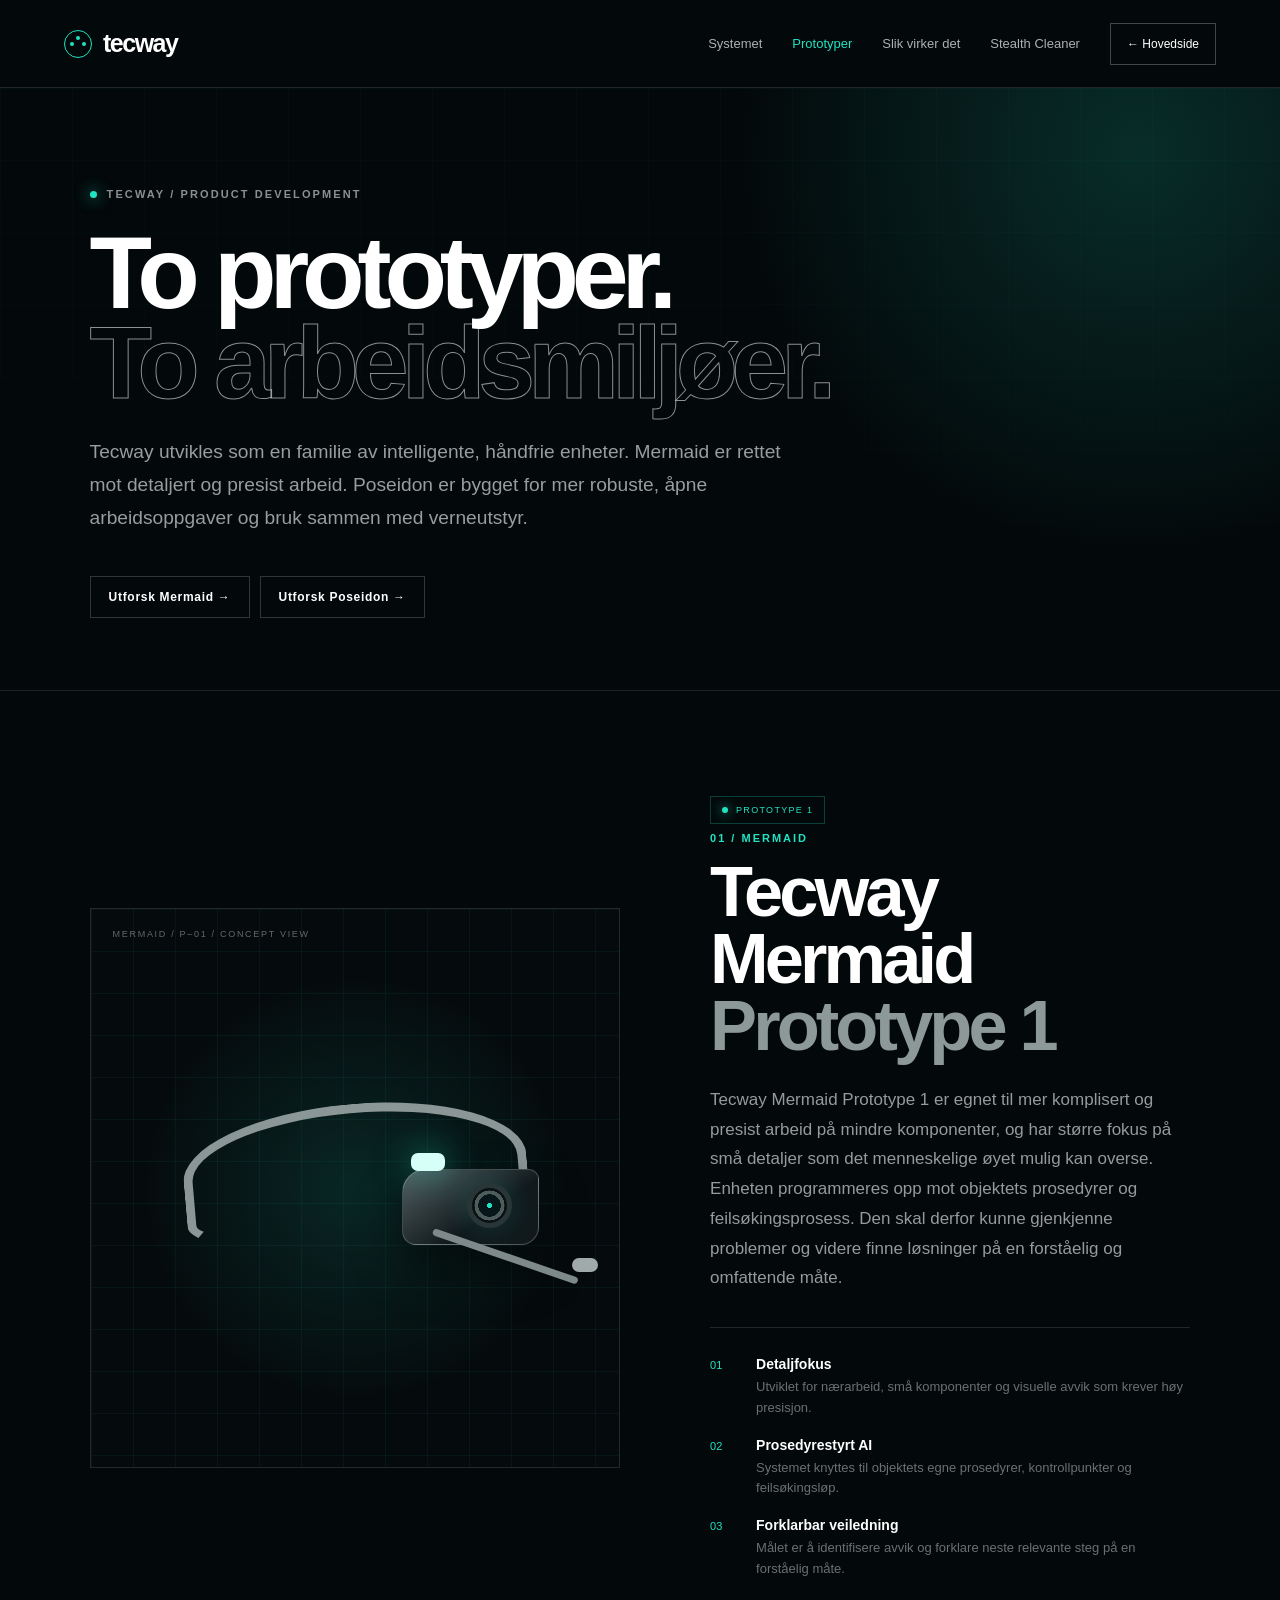
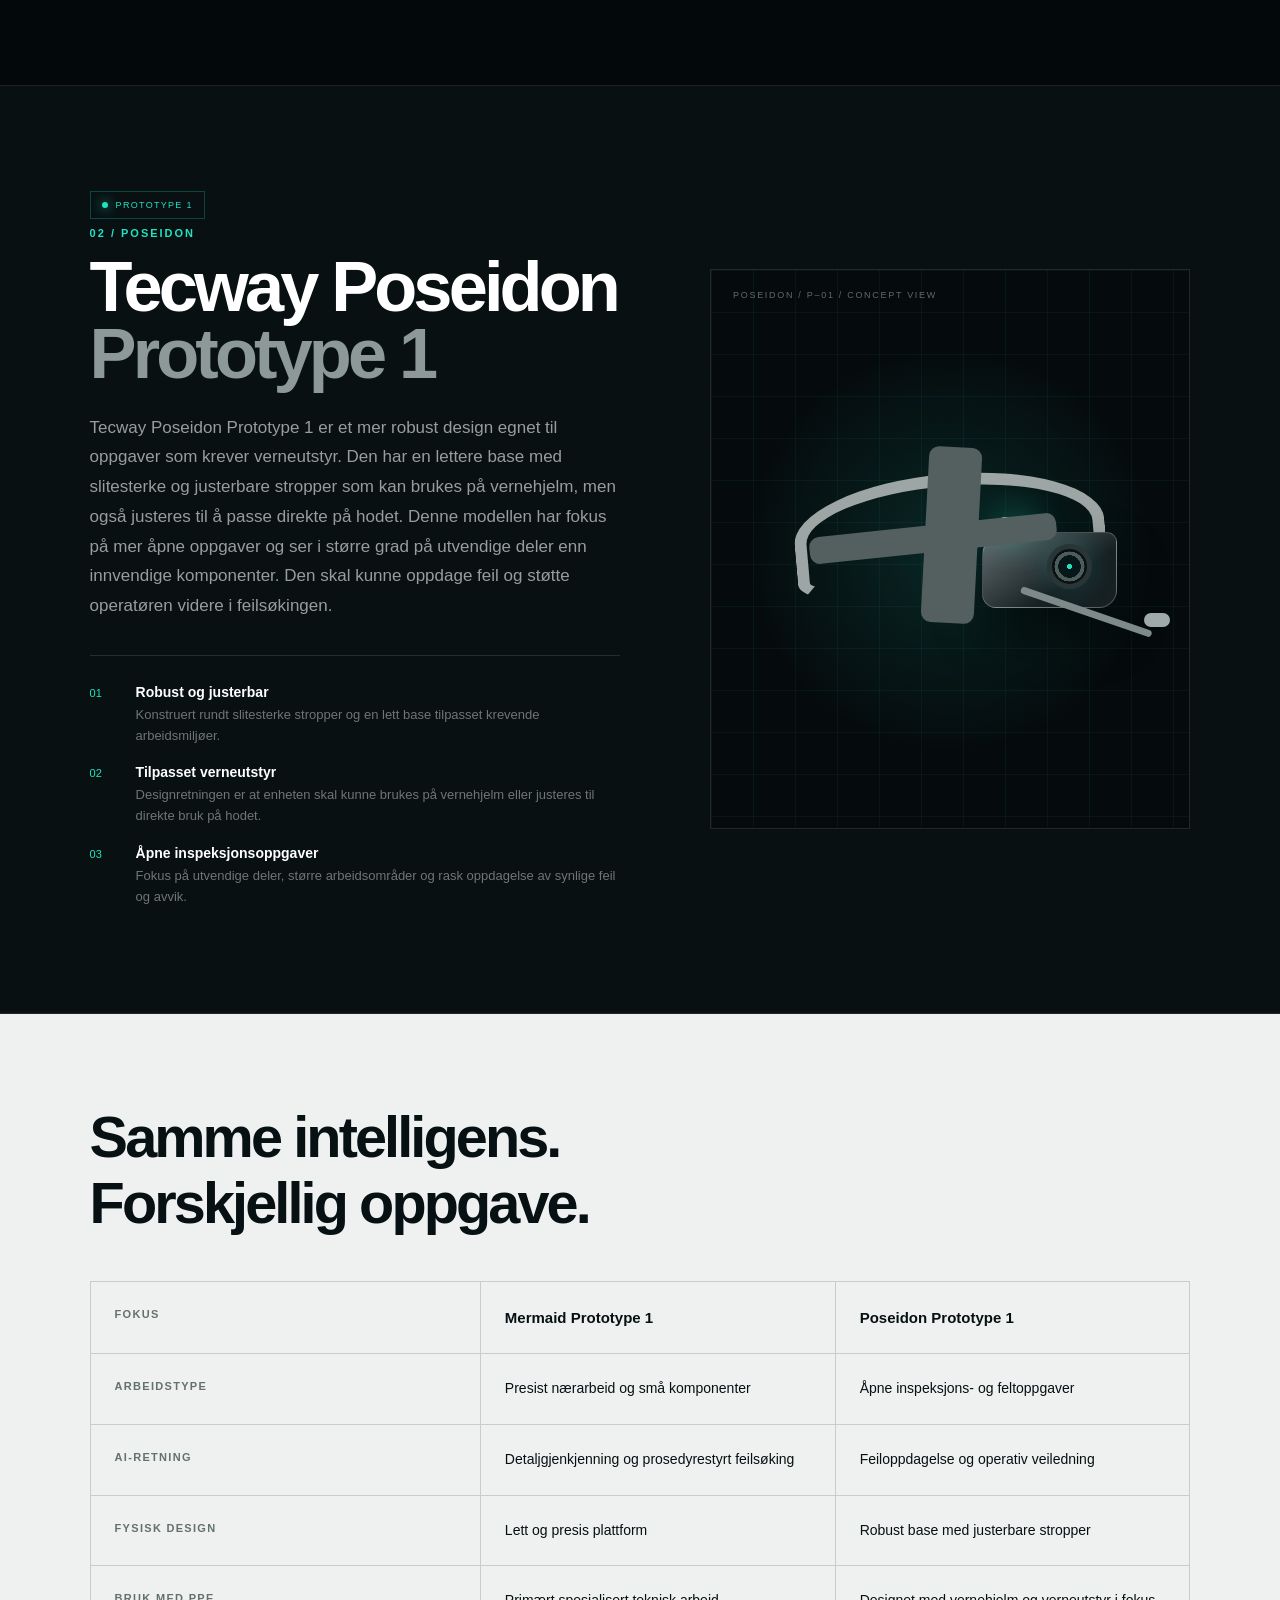
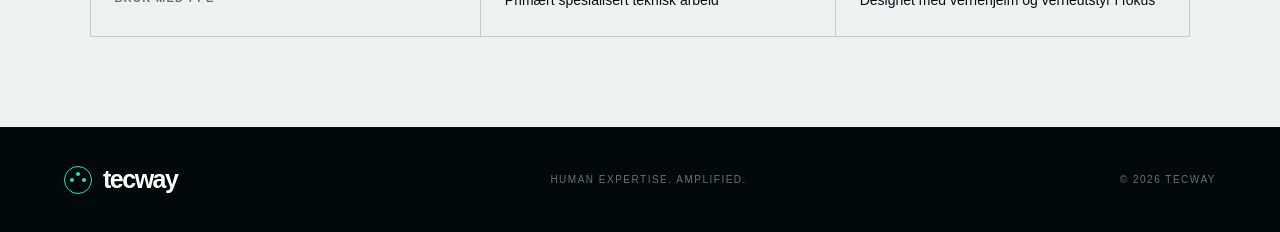
==== prototypes.html @ 8b951a24 "Add dedicated Tecway prototypes page" ====
<!doctype html>
<html lang="no">
<head>
  <meta charset="UTF-8">
  <meta name="viewport" content="width=device-width, initial-scale=1.0">
  <meta name="description" content="Tecway Mermaid Prototype 1 og Poseidon Prototype 1 – to konsepter for intelligent, håndfri teknisk støtte.">
  <title>Tecway — Prototyper</title>
  <style>
    :root{--ink:#071013;--paper:#f4f5f2;--cyan:#20e3c2;--line:rgba(255,255,255,.12);--muted:#93a09f;--dark:#03080a;--panel:#091215}
    *{box-sizing:border-box}html{scroll-behavior:smooth}body{margin:0;background:var(--dark);color:#fff;font-family:Arial,Helvetica,sans-serif}a{color:inherit;text-decoration:none}button{font:inherit}
    .nav-shell{height:88px;padding:0 clamp(24px,5vw,76px);display:flex;align-items:center;border-bottom:1px solid rgba(255,255,255,.12);position:relative;z-index:10}.brand{display:flex;align-items:center;gap:11px;font-size:25px;font-weight:700;letter-spacing:-1.5px}.brand-mark{width:28px;height:28px;border:1.5px solid var(--cyan);border-radius:50%;display:grid;place-items:center;position:relative}.brand-mark:before,.brand-mark:after,.brand-mark span{content:"";position:absolute;background:var(--cyan);border-radius:50%;width:4px;height:4px}.brand-mark:before{left:5px}.brand-mark:after{right:5px}.brand-mark span{top:5px}.nav-links{margin-left:auto;display:flex;align-items:center;gap:30px;font-size:13px;color:rgba(255,255,255,.68)}.nav-links a:hover,.nav-links a.active{color:var(--cyan)}.back{height:42px;padding:0 16px;border:1px solid rgba(255,255,255,.25);display:inline-flex;align-items:center;margin-left:30px;font-size:12px;transition:.2s}.back:hover{background:#fff;color:var(--ink)}
    .hero{position:relative;overflow:hidden;padding:100px clamp(24px,7vw,110px) 72px;border-bottom:1px solid rgba(255,255,255,.11)}.grid{position:absolute;inset:0;opacity:.12;background-image:linear-gradient(rgba(32,227,194,.22) 1px,transparent 1px),linear-gradient(90deg,rgba(32,227,194,.22) 1px,transparent 1px);background-size:72px 72px;mask-image:linear-gradient(to bottom,black,transparent 95%)}.glow{position:absolute;width:70vw;height:70vw;right:-24vw;top:-30vw;background:radial-gradient(circle,rgba(32,227,194,.17),transparent 65%)}.hero-inner{position:relative;z-index:2;max-width:1200px}.eyebrow{display:flex;align-items:center;gap:10px;color:rgba(255,255,255,.55);font-size:11px;font-weight:700;letter-spacing:2.1px;text-transform:uppercase}.dot{width:7px;height:7px;border-radius:50%;background:var(--cyan);box-shadow:0 0 15px var(--cyan)}h1{font-size:clamp(62px,8vw,124px);line-height:.88;letter-spacing:-.07em;margin:28px 0 28px;font-weight:600}.outline{color:transparent;-webkit-text-stroke:1px rgba(255,255,255,.55)}.lead{max-width:720px;color:rgba(255,255,255,.6);font-size:clamp(17px,1.5vw,21px);line-height:1.7;margin:0}.switcher{display:flex;gap:10px;margin-top:42px;flex-wrap:wrap}.switcher a{padding:13px 18px;border:1px solid rgba(255,255,255,.18);font-size:12px;font-weight:700;letter-spacing:.7px}.switcher a:hover{border-color:var(--cyan);color:var(--cyan)}
    .prototype{padding:105px clamp(24px,7vw,110px);border-bottom:1px solid rgba(255,255,255,.1)}.prototype.alt{background:#081012}.prototype-grid{display:grid;grid-template-columns:minmax(0,1.05fr) minmax(0,.95fr);gap:7vw;align-items:center;max-width:1500px;margin:auto}.visual{min-height:560px;position:relative;overflow:hidden;border:1px solid rgba(255,255,255,.12);background:radial-gradient(circle at 50% 50%,rgba(32,227,194,.13),transparent 55%),#050b0d;display:grid;place-items:center}.visual:before{content:"";position:absolute;inset:0;background-image:linear-gradient(rgba(32,227,194,.055) 1px,transparent 1px),linear-gradient(90deg,rgba(32,227,194,.055) 1px,transparent 1px);background-size:42px 42px}.tag{position:absolute;left:22px;top:20px;font-size:9px;letter-spacing:1.7px;color:rgba(255,255,255,.38);z-index:4}.device{width:74%;max-width:500px;aspect-ratio:1.45;position:relative;z-index:3}.band{position:absolute;left:6%;right:6%;top:19%;height:48%;border:9px solid #8b9696;border-bottom-color:transparent;border-radius:52% 52% 18% 18%;transform:rotate(-5deg)}.module{position:absolute;width:35%;height:28%;right:3%;top:43%;border-radius:24px 10px 18px 14px;background:linear-gradient(145deg,#536063,#11191c 62%);border:1px solid rgba(255,255,255,.22);box-shadow:0 25px 50px rgba(0,0,0,.45)}.lens{position:absolute;width:45px;height:45px;right:10%;top:48%;border-radius:50%;border:5px solid #293638;background:radial-gradient(circle,#20e3c2 0 10%,#071719 11% 45%,#4e5c5c 46% 60%,#0b1113 61%);box-shadow:0 0 28px rgba(32,227,194,.16)}.boom{position:absolute;width:39%;height:7px;right:-9%;top:65%;border-radius:8px;background:#7e8989;transform:rotate(19deg);transform-origin:left}.mic{position:absolute;width:26px;height:14px;right:-12%;top:76%;border-radius:12px;background:#a1aaaa}.light{position:absolute;width:34px;height:18px;right:27%;top:37%;border-radius:7px;background:#d6fff8;box-shadow:0 0 34px rgba(32,227,194,.55)}.strap-a,.strap-b{display:none}.poseidon .band{border-width:12px;border-color:#9da6a4;border-bottom-color:transparent}.poseidon .module{width:38%;height:31%;background:linear-gradient(145deg,#667173,#172023 65%)}.poseidon .strap-a,.poseidon .strap-b{display:block;position:absolute;background:#53605f;border-radius:10px;z-index:2}.poseidon .strap-a{width:15%;height:72%;left:43%;top:8%;transform:rotate(3deg)}.poseidon .strap-b{width:70%;height:11%;left:10%;top:40%;transform:rotate(-6deg)}
    .number{font-size:11px;letter-spacing:2px;color:var(--cyan);font-weight:700}.copy h2{font-size:clamp(46px,5.5vw,84px);line-height:.95;letter-spacing:-.055em;margin:15px 0 25px;font-weight:600}.copy h2 em{font-style:normal;color:#8c9998}.copy>p{color:rgba(255,255,255,.59);font-size:17px;line-height:1.75;max-width:650px}.purpose{margin-top:34px;padding-top:28px;border-top:1px solid rgba(255,255,255,.12);display:grid;gap:18px}.purpose-row{display:grid;grid-template-columns:34px 1fr;gap:12px}.purpose-row span{color:var(--cyan);font-size:11px;padding-top:3px}.purpose-row strong{display:block;font-size:14px;margin-bottom:5px}.purpose-row p{margin:0;color:rgba(255,255,255,.42);font-size:13px;line-height:1.6}.badge{display:inline-flex;align-items:center;gap:8px;padding:8px 11px;border:1px solid rgba(32,227,194,.25);color:var(--cyan);font-size:9px;letter-spacing:1.3px;text-transform:uppercase;margin-bottom:8px}.badge i{width:6px;height:6px;border-radius:50%;background:var(--cyan);box-shadow:0 0 12px var(--cyan)}
    .compare{padding:90px clamp(24px,7vw,110px);background:#eef1ef;color:var(--ink)}.compare-inner{max-width:1350px;margin:auto}.compare h3{font-size:clamp(38px,4.5vw,68px);letter-spacing:-.05em;margin:0 0 45px}.table{display:grid;grid-template-columns:1.1fr 1fr 1fr;border-top:1px solid rgba(7,16,19,.16);border-left:1px solid rgba(7,16,19,.16)}.cell{padding:24px;border-right:1px solid rgba(7,16,19,.16);border-bottom:1px solid rgba(7,16,19,.16);font-size:14px;line-height:1.55}.head{font-size:11px;letter-spacing:1.3px;text-transform:uppercase;color:#64716f;font-weight:700}.cell strong{font-size:15px}.footer{padding:38px clamp(24px,5vw,76px);display:flex;justify-content:space-between;gap:20px;align-items:center;color:rgba(255,255,255,.42);font-size:10px;letter-spacing:1.5px}.footer .brand{color:#fff}.footer p{margin:0}
    @media(max-width:900px){.nav-links{display:none}.back{margin-left:auto}.prototype-grid{grid-template-columns:1fr}.visual{min-height:430px}.prototype{padding-top:75px;padding-bottom:75px}.copy{order:-1}.prototype.alt .copy{order:-1}.table{grid-template-columns:1fr}.cell.head{background:#dfe5e2}.hero{padding-top:72px}.footer{flex-direction:column;align-items:flex-start}}
    @media(max-width:520px){.nav-shell{padding:0 20px}.brand{font-size:21px}.back{padding:0 12px}.visual{min-height:340px}.device{width:86%}.prototype,.compare{padding-left:20px;padding-right:20px}.hero{padding-left:20px;padding-right:20px}.boom{right:-4%}.mic{right:-6%}}
  </style>
</head>
<body>
  <nav class="nav-shell" aria-label="Hovedmeny">
    <a class="brand" href="index.html" aria-label="Tecway hjem"><span class="brand-mark"><span></span></span><span>tecway</span></a>
    <div class="nav-links"><a href="index.html#system">Systemet</a><a class="active" href="prototypes.html">Prototyper</a><a href="index.html#workflow">Slik virker det</a><a href="index.html#stealth">Stealth Cleaner</a></div>
    <a class="back" href="index.html">← Hovedside</a>
  </nav>

  <main>
    <section class="hero">
      <div class="grid"></div><div class="glow"></div>
      <div class="hero-inner">
        <div class="eyebrow"><span class="dot"></span> TECWAY / PRODUCT DEVELOPMENT</div>
        <h1>To prototyper.<br><span class="outline">To arbeidsmiljøer.</span></h1>
        <p class="lead">Tecway utvikles som en familie av intelligente, håndfrie enheter. Mermaid er rettet mot detaljert og presist arbeid. Poseidon er bygget for mer robuste, åpne arbeidsoppgaver og bruk sammen med verneutstyr.</p>
        <div class="switcher"><a href="#mermaid">Utforsk Mermaid →</a><a href="#poseidon">Utforsk Poseidon →</a></div>
      </div>
    </section>

    <section class="prototype" id="mermaid">
      <div class="prototype-grid">
        <div class="visual">
          <span class="tag">MERMAID / P–01 / CONCEPT VIEW</span>
          <div class="device mermaid" aria-label="Skjematisk visning av Tecway Mermaid Prototype 1"><div class="band"></div><div class="module"></div><div class="lens"></div><div class="light"></div><div class="boom"></div><div class="mic"></div></div>
        </div>
        <div class="copy">
          <span class="badge"><i></i> Prototype 1</span>
          <div class="number">01 / MERMAID</div>
          <h2>Tecway Mermaid<br><em>Prototype 1</em></h2>
          <p>Tecway Mermaid Prototype 1 er egnet til mer komplisert og presist arbeid på mindre komponenter, og har større fokus på små detaljer som det menneskelige øyet mulig kan overse. Enheten programmeres opp mot objektets prosedyrer og feilsøkingsprosess. Den skal derfor kunne gjenkjenne problemer og videre finne løsninger på en forståelig og omfattende måte.</p>
          <div class="purpose">
            <div class="purpose-row"><span>01</span><div><strong>Detaljfokus</strong><p>Utviklet for nærarbeid, små komponenter og visuelle avvik som krever høy presisjon.</p></div></div>
            <div class="purpose-row"><span>02</span><div><strong>Prosedyrestyrt AI</strong><p>Systemet knyttes til objektets egne prosedyrer, kontrollpunkter og feilsøkingsløp.</p></div></div>
            <div class="purpose-row"><span>03</span><div><strong>Forklarbar veiledning</strong><p>Målet er å identifisere avvik og forklare neste relevante steg på en forståelig måte.</p></div></div>
          </div>
        </div>
      </div>
    </section>

    <section class="prototype alt" id="poseidon">
      <div class="prototype-grid">
        <div class="copy">
          <span class="badge"><i></i> Prototype 1</span>
          <div class="number">02 / POSEIDON</div>
          <h2>Tecway Poseidon<br><em>Prototype 1</em></h2>
          <p>Tecway Poseidon Prototype 1 er et mer robust design egnet til oppgaver som krever verneutstyr. Den har en lettere base med slitesterke og justerbare stropper som kan brukes på vernehjelm, men også justeres til å passe direkte på hodet. Denne modellen har fokus på mer åpne oppgaver og ser i større grad på utvendige deler enn innvendige komponenter. Den skal kunne oppdage feil og støtte operatøren videre i feilsøkingen.</p>
          <div class="purpose">
            <div class="purpose-row"><span>01</span><div><strong>Robust og justerbar</strong><p>Konstruert rundt slitesterke stropper og en lett base tilpasset krevende arbeidsmiljøer.</p></div></div>
            <div class="purpose-row"><span>02</span><div><strong>Tilpasset verneutstyr</strong><p>Designretningen er at enheten skal kunne brukes på vernehjelm eller justeres til direkte bruk på hodet.</p></div></div>
            <div class="purpose-row"><span>03</span><div><strong>Åpne inspeksjonsoppgaver</strong><p>Fokus på utvendige deler, større arbeidsområder og rask oppdagelse av synlige feil og avvik.</p></div></div>
          </div>
        </div>
        <div class="visual">
          <span class="tag">POSEIDON / P–01 / CONCEPT VIEW</span>
          <div class="device poseidon" aria-label="Skjematisk visning av Tecway Poseidon Prototype 1"><div class="strap-a"></div><div class="strap-b"></div><div class="band"></div><div class="module"></div><div class="lens"></div><div class="light"></div><div class="boom"></div><div class="mic"></div></div>
        </div>
      </div>
    </section>

    <section class="compare">
      <div class="compare-inner">
        <h3>Samme intelligens.<br>Forskjellig oppgave.</h3>
        <div class="table">
          <div class="cell head">Fokus</div><div class="cell"><strong>Mermaid Prototype 1</strong></div><div class="cell"><strong>Poseidon Prototype 1</strong></div>
          <div class="cell head">Arbeidstype</div><div class="cell">Presist nærarbeid og små komponenter</div><div class="cell">Åpne inspeksjons- og feltoppgaver</div>
          <div class="cell head">AI-retning</div><div class="cell">Detaljgjenkjenning og prosedyrestyrt feilsøking</div><div class="cell">Feiloppdagelse og operativ veiledning</div>
          <div class="cell head">Fysisk design</div><div class="cell">Lett og presis plattform</div><div class="cell">Robust base med justerbare stropper</div>
          <div class="cell head">Bruk med PPE</div><div class="cell">Primært spesialisert teknisk arbeid</div><div class="cell">Designet med vernehjelm og verneutstyr i fokus</div>
        </div>
      </div>
    </section>
  </main>

  <footer class="footer"><a class="brand" href="index.html"><span class="brand-mark"><span></span></span><span>tecway</span></a><p>HUMAN EXPERTISE. AMPLIFIED.</p><span>© 2026 TECWAY</span></footer>
</body>
</html>
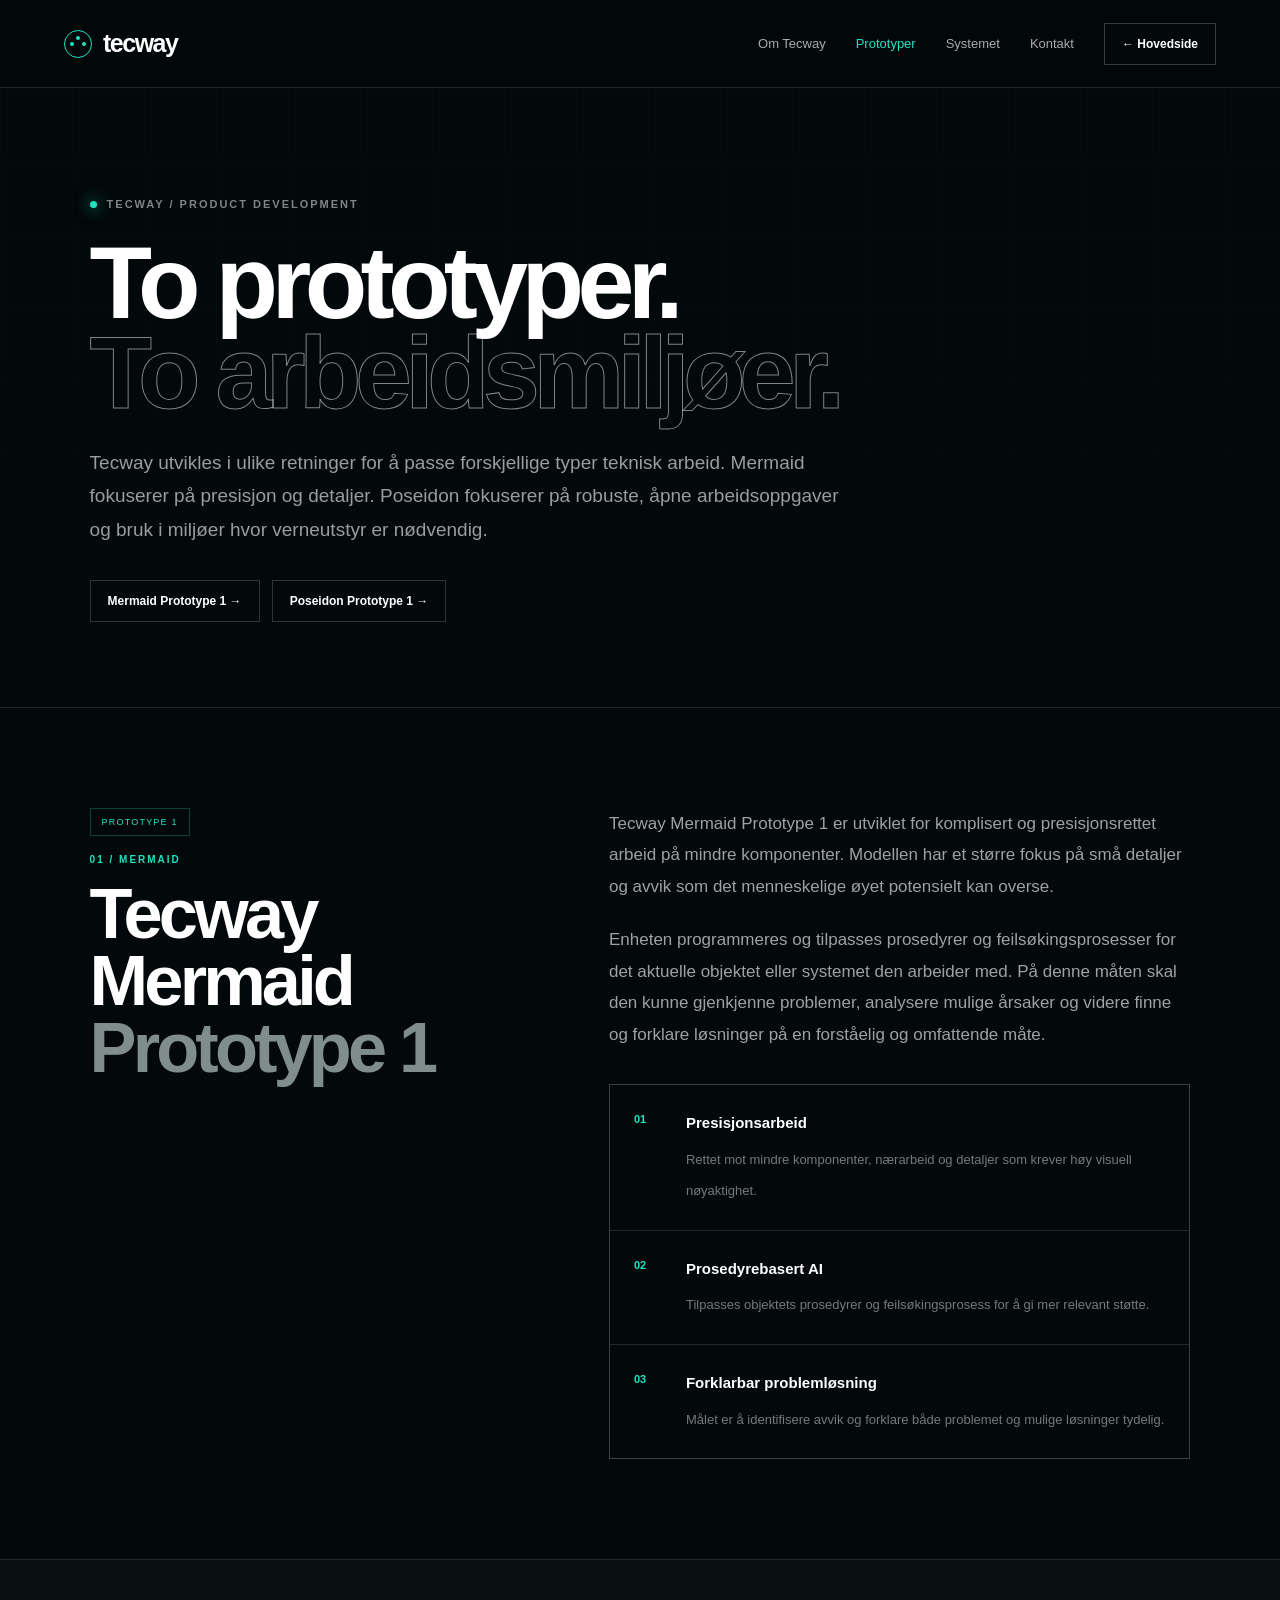
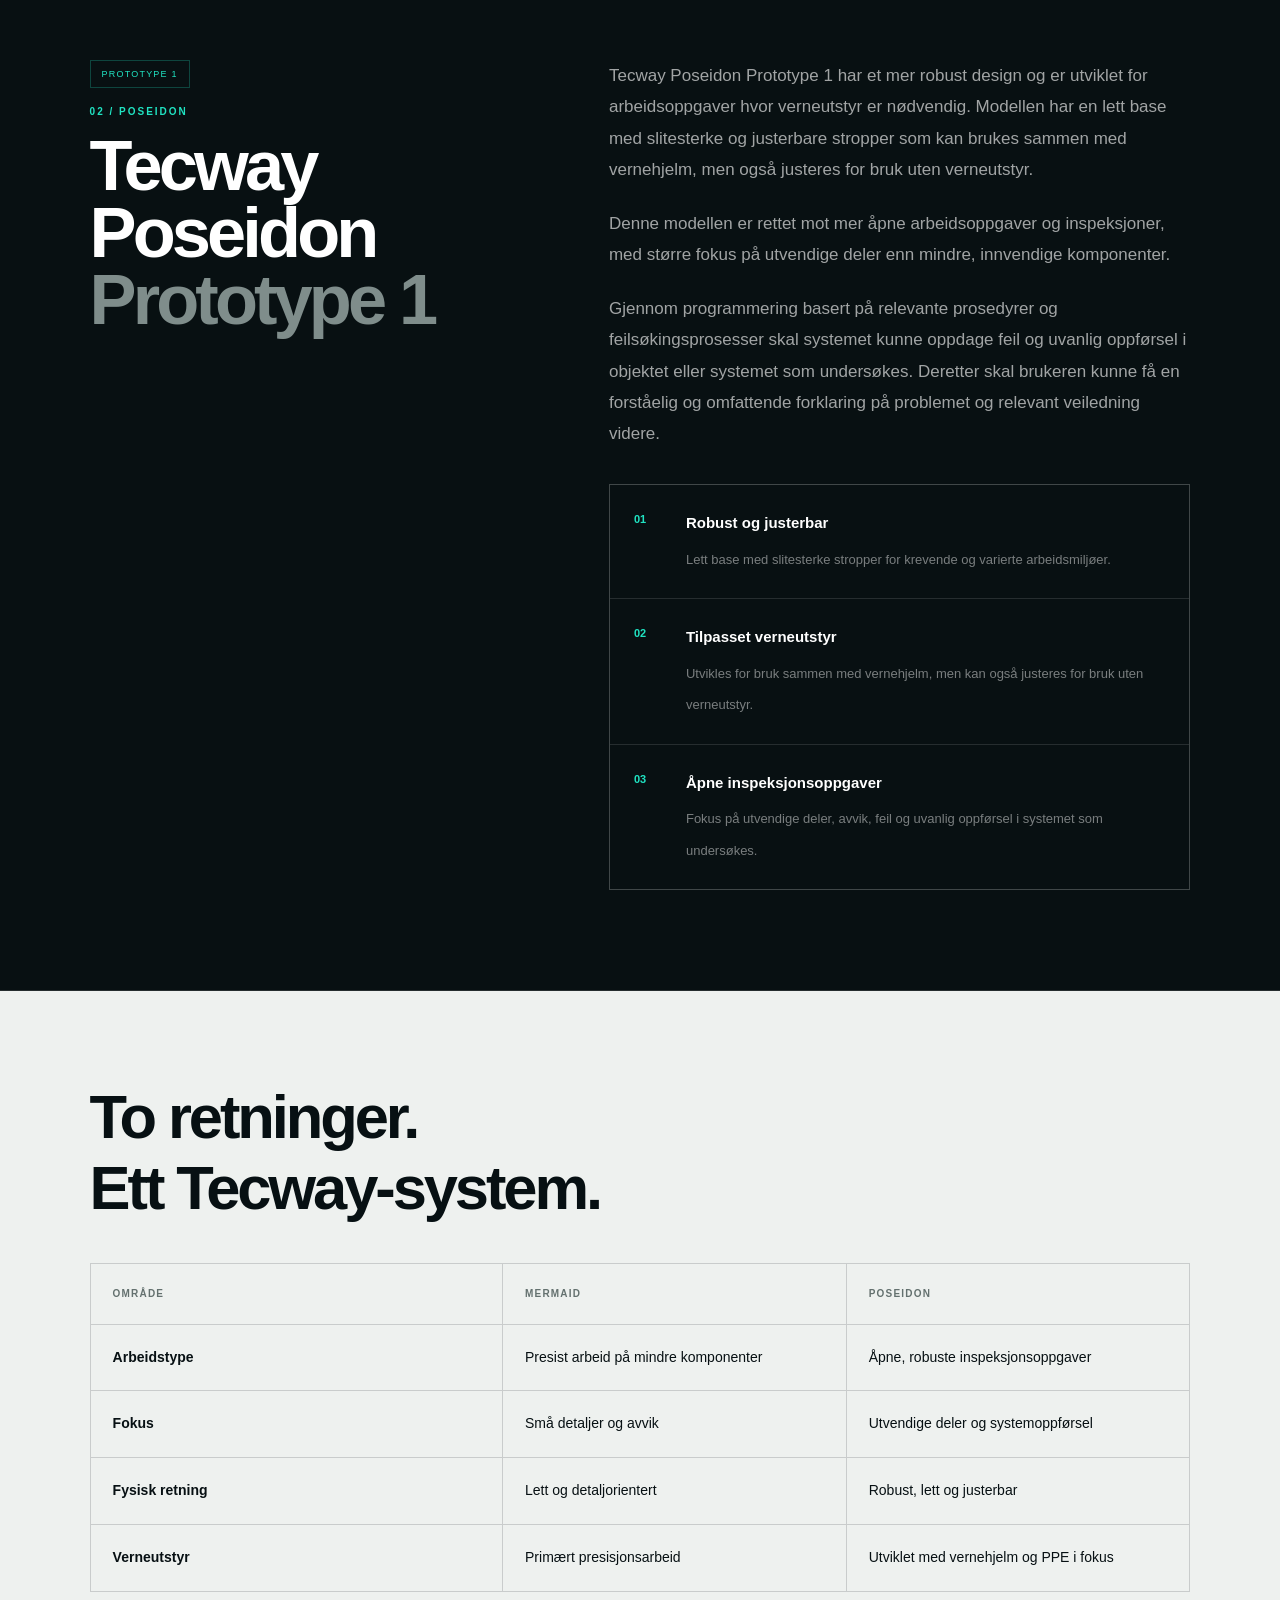
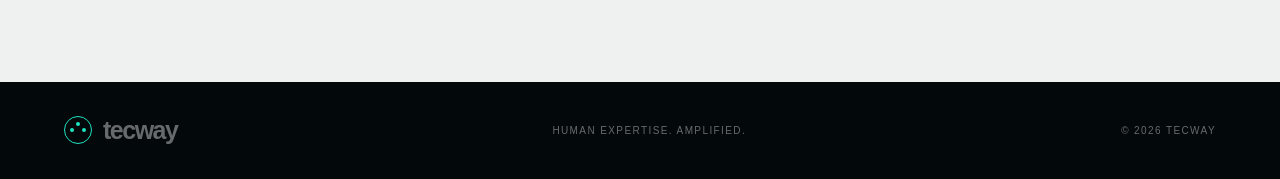
==== commit 0e180c09: "Refine Tecway prototype descriptions and navigation" ====
--- a/prototypes.html
+++ b/prototypes.html
@@ -3,92 +3,82 @@
 <head>
   <meta charset="UTF-8">
   <meta name="viewport" content="width=device-width, initial-scale=1.0">
-  <meta name="description" content="Tecway Mermaid Prototype 1 og Poseidon Prototype 1 – to konsepter for intelligent, håndfri teknisk støtte.">
+  <meta name="description" content="Tecway Mermaid Prototype 1 og Tecway Poseidon Prototype 1.">
   <title>Tecway — Prototyper</title>
   <style>
-    :root{--ink:#071013;--paper:#f4f5f2;--cyan:#20e3c2;--line:rgba(255,255,255,.12);--muted:#93a09f;--dark:#03080a;--panel:#091215}
-    *{box-sizing:border-box}html{scroll-behavior:smooth}body{margin:0;background:var(--dark);color:#fff;font-family:Arial,Helvetica,sans-serif}a{color:inherit;text-decoration:none}button{font:inherit}
-    .nav-shell{height:88px;padding:0 clamp(24px,5vw,76px);display:flex;align-items:center;border-bottom:1px solid rgba(255,255,255,.12);position:relative;z-index:10}.brand{display:flex;align-items:center;gap:11px;font-size:25px;font-weight:700;letter-spacing:-1.5px}.brand-mark{width:28px;height:28px;border:1.5px solid var(--cyan);border-radius:50%;display:grid;place-items:center;position:relative}.brand-mark:before,.brand-mark:after,.brand-mark span{content:"";position:absolute;background:var(--cyan);border-radius:50%;width:4px;height:4px}.brand-mark:before{left:5px}.brand-mark:after{right:5px}.brand-mark span{top:5px}.nav-links{margin-left:auto;display:flex;align-items:center;gap:30px;font-size:13px;color:rgba(255,255,255,.68)}.nav-links a:hover,.nav-links a.active{color:var(--cyan)}.back{height:42px;padding:0 16px;border:1px solid rgba(255,255,255,.25);display:inline-flex;align-items:center;margin-left:30px;font-size:12px;transition:.2s}.back:hover{background:#fff;color:var(--ink)}
-    .hero{position:relative;overflow:hidden;padding:100px clamp(24px,7vw,110px) 72px;border-bottom:1px solid rgba(255,255,255,.11)}.grid{position:absolute;inset:0;opacity:.12;background-image:linear-gradient(rgba(32,227,194,.22) 1px,transparent 1px),linear-gradient(90deg,rgba(32,227,194,.22) 1px,transparent 1px);background-size:72px 72px;mask-image:linear-gradient(to bottom,black,transparent 95%)}.glow{position:absolute;width:70vw;height:70vw;right:-24vw;top:-30vw;background:radial-gradient(circle,rgba(32,227,194,.17),transparent 65%)}.hero-inner{position:relative;z-index:2;max-width:1200px}.eyebrow{display:flex;align-items:center;gap:10px;color:rgba(255,255,255,.55);font-size:11px;font-weight:700;letter-spacing:2.1px;text-transform:uppercase}.dot{width:7px;height:7px;border-radius:50%;background:var(--cyan);box-shadow:0 0 15px var(--cyan)}h1{font-size:clamp(62px,8vw,124px);line-height:.88;letter-spacing:-.07em;margin:28px 0 28px;font-weight:600}.outline{color:transparent;-webkit-text-stroke:1px rgba(255,255,255,.55)}.lead{max-width:720px;color:rgba(255,255,255,.6);font-size:clamp(17px,1.5vw,21px);line-height:1.7;margin:0}.switcher{display:flex;gap:10px;margin-top:42px;flex-wrap:wrap}.switcher a{padding:13px 18px;border:1px solid rgba(255,255,255,.18);font-size:12px;font-weight:700;letter-spacing:.7px}.switcher a:hover{border-color:var(--cyan);color:var(--cyan)}
-    .prototype{padding:105px clamp(24px,7vw,110px);border-bottom:1px solid rgba(255,255,255,.1)}.prototype.alt{background:#081012}.prototype-grid{display:grid;grid-template-columns:minmax(0,1.05fr) minmax(0,.95fr);gap:7vw;align-items:center;max-width:1500px;margin:auto}.visual{min-height:560px;position:relative;overflow:hidden;border:1px solid rgba(255,255,255,.12);background:radial-gradient(circle at 50% 50%,rgba(32,227,194,.13),transparent 55%),#050b0d;display:grid;place-items:center}.visual:before{content:"";position:absolute;inset:0;background-image:linear-gradient(rgba(32,227,194,.055) 1px,transparent 1px),linear-gradient(90deg,rgba(32,227,194,.055) 1px,transparent 1px);background-size:42px 42px}.tag{position:absolute;left:22px;top:20px;font-size:9px;letter-spacing:1.7px;color:rgba(255,255,255,.38);z-index:4}.device{width:74%;max-width:500px;aspect-ratio:1.45;position:relative;z-index:3}.band{position:absolute;left:6%;right:6%;top:19%;height:48%;border:9px solid #8b9696;border-bottom-color:transparent;border-radius:52% 52% 18% 18%;transform:rotate(-5deg)}.module{position:absolute;width:35%;height:28%;right:3%;top:43%;border-radius:24px 10px 18px 14px;background:linear-gradient(145deg,#536063,#11191c 62%);border:1px solid rgba(255,255,255,.22);box-shadow:0 25px 50px rgba(0,0,0,.45)}.lens{position:absolute;width:45px;height:45px;right:10%;top:48%;border-radius:50%;border:5px solid #293638;background:radial-gradient(circle,#20e3c2 0 10%,#071719 11% 45%,#4e5c5c 46% 60%,#0b1113 61%);box-shadow:0 0 28px rgba(32,227,194,.16)}.boom{position:absolute;width:39%;height:7px;right:-9%;top:65%;border-radius:8px;background:#7e8989;transform:rotate(19deg);transform-origin:left}.mic{position:absolute;width:26px;height:14px;right:-12%;top:76%;border-radius:12px;background:#a1aaaa}.light{position:absolute;width:34px;height:18px;right:27%;top:37%;border-radius:7px;background:#d6fff8;box-shadow:0 0 34px rgba(32,227,194,.55)}.strap-a,.strap-b{display:none}.poseidon .band{border-width:12px;border-color:#9da6a4;border-bottom-color:transparent}.poseidon .module{width:38%;height:31%;background:linear-gradient(145deg,#667173,#172023 65%)}.poseidon .strap-a,.poseidon .strap-b{display:block;position:absolute;background:#53605f;border-radius:10px;z-index:2}.poseidon .strap-a{width:15%;height:72%;left:43%;top:8%;transform:rotate(3deg)}.poseidon .strap-b{width:70%;height:11%;left:10%;top:40%;transform:rotate(-6deg)}
-    .number{font-size:11px;letter-spacing:2px;color:var(--cyan);font-weight:700}.copy h2{font-size:clamp(46px,5.5vw,84px);line-height:.95;letter-spacing:-.055em;margin:15px 0 25px;font-weight:600}.copy h2 em{font-style:normal;color:#8c9998}.copy>p{color:rgba(255,255,255,.59);font-size:17px;line-height:1.75;max-width:650px}.purpose{margin-top:34px;padding-top:28px;border-top:1px solid rgba(255,255,255,.12);display:grid;gap:18px}.purpose-row{display:grid;grid-template-columns:34px 1fr;gap:12px}.purpose-row span{color:var(--cyan);font-size:11px;padding-top:3px}.purpose-row strong{display:block;font-size:14px;margin-bottom:5px}.purpose-row p{margin:0;color:rgba(255,255,255,.42);font-size:13px;line-height:1.6}.badge{display:inline-flex;align-items:center;gap:8px;padding:8px 11px;border:1px solid rgba(32,227,194,.25);color:var(--cyan);font-size:9px;letter-spacing:1.3px;text-transform:uppercase;margin-bottom:8px}.badge i{width:6px;height:6px;border-radius:50%;background:var(--cyan);box-shadow:0 0 12px var(--cyan)}
-    .compare{padding:90px clamp(24px,7vw,110px);background:#eef1ef;color:var(--ink)}.compare-inner{max-width:1350px;margin:auto}.compare h3{font-size:clamp(38px,4.5vw,68px);letter-spacing:-.05em;margin:0 0 45px}.table{display:grid;grid-template-columns:1.1fr 1fr 1fr;border-top:1px solid rgba(7,16,19,.16);border-left:1px solid rgba(7,16,19,.16)}.cell{padding:24px;border-right:1px solid rgba(7,16,19,.16);border-bottom:1px solid rgba(7,16,19,.16);font-size:14px;line-height:1.55}.head{font-size:11px;letter-spacing:1.3px;text-transform:uppercase;color:#64716f;font-weight:700}.cell strong{font-size:15px}.footer{padding:38px clamp(24px,5vw,76px);display:flex;justify-content:space-between;gap:20px;align-items:center;color:rgba(255,255,255,.42);font-size:10px;letter-spacing:1.5px}.footer .brand{color:#fff}.footer p{margin:0}
-    @media(max-width:900px){.nav-links{display:none}.back{margin-left:auto}.prototype-grid{grid-template-columns:1fr}.visual{min-height:430px}.prototype{padding-top:75px;padding-bottom:75px}.copy{order:-1}.prototype.alt .copy{order:-1}.table{grid-template-columns:1fr}.cell.head{background:#dfe5e2}.hero{padding-top:72px}.footer{flex-direction:column;align-items:flex-start}}
-    @media(max-width:520px){.nav-shell{padding:0 20px}.brand{font-size:21px}.back{padding:0 12px}.visual{min-height:340px}.device{width:86%}.prototype,.compare{padding-left:20px;padding-right:20px}.hero{padding-left:20px;padding-right:20px}.boom{right:-4%}.mic{right:-6%}}
+    :root{--bg:#03080a;--panel:#081012;--text:#fff;--muted:#93a09f;--cyan:#20e3c2;--line:rgba(255,255,255,.12);--ink:#071013}
+    *{box-sizing:border-box}html{scroll-behavior:smooth}body{margin:0;background:var(--bg);color:var(--text);font-family:Arial,Helvetica,sans-serif}a{color:inherit;text-decoration:none}
+    .nav{height:88px;padding:0 clamp(20px,5vw,76px);display:flex;align-items:center;border-bottom:1px solid var(--line);position:sticky;top:0;background:rgba(3,8,10,.9);backdrop-filter:blur(16px);z-index:20}.brand{display:flex;align-items:center;gap:11px;font-size:25px;font-weight:700;letter-spacing:-1.5px}.mark{width:28px;height:28px;border:1.5px solid var(--cyan);border-radius:50%;display:grid;place-items:center;position:relative}.mark:before,.mark:after,.mark span{content:"";position:absolute;background:var(--cyan);border-radius:50%;width:4px;height:4px}.mark:before{left:5px}.mark:after{right:5px}.mark span{top:5px}.links{margin-left:auto;display:flex;gap:30px;font-size:13px;color:rgba(255,255,255,.66)}.links a:hover,.links .active{color:var(--cyan)}.back{margin-left:30px;padding:13px 17px;border:1px solid rgba(255,255,255,.22);font-size:12px;font-weight:700}.back:hover{background:#fff;color:var(--ink)}
+    .hero{padding:110px clamp(24px,7vw,110px) 85px;border-bottom:1px solid var(--line);position:relative;overflow:hidden}.grid{position:absolute;inset:0;opacity:.12;background-image:linear-gradient(rgba(32,227,194,.2) 1px,transparent 1px),linear-gradient(90deg,rgba(32,227,194,.2) 1px,transparent 1px);background-size:72px 72px;mask-image:linear-gradient(to bottom,black,transparent 95%)}.hero-inner{position:relative;z-index:2;max-width:1100px}.eyebrow{display:flex;gap:10px;align-items:center;font-size:11px;letter-spacing:2px;text-transform:uppercase;color:rgba(255,255,255,.5);font-weight:700}.dot{width:7px;height:7px;border-radius:50%;background:var(--cyan);box-shadow:0 0 15px var(--cyan)}h1{font-size:clamp(58px,8vw,118px);line-height:.88;letter-spacing:-.065em;margin:28px 0}.outline{color:transparent;-webkit-text-stroke:1px rgba(255,255,255,.5)}.lead{max-width:760px;color:rgba(255,255,255,.6);font-size:19px;line-height:1.75}.switcher{display:flex;gap:12px;flex-wrap:wrap;margin-top:34px}.switcher a{padding:13px 17px;border:1px solid rgba(255,255,255,.18);font-size:12px;font-weight:700}.switcher a:hover{color:var(--cyan);border-color:var(--cyan)}
+    .prototype{padding:100px clamp(24px,7vw,110px);border-bottom:1px solid var(--line)}.prototype.alt{background:#081012}.wrap{max-width:1350px;margin:auto;display:grid;grid-template-columns:.85fr 1.15fr;gap:7vw;align-items:start}.meta{position:sticky;top:130px}.num{font-size:10px;letter-spacing:2px;color:var(--cyan);font-weight:700}.meta h2{font-size:clamp(44px,5.5vw,78px);line-height:.95;letter-spacing:-.055em;margin:16px 0 24px;font-weight:600}.meta h2 span{color:#7f8d8b}.tag{display:inline-flex;padding:8px 11px;border:1px solid rgba(32,227,194,.25);color:var(--cyan);font-size:9px;letter-spacing:1.2px;text-transform:uppercase}.copy{font-size:17px;line-height:1.85;color:rgba(255,255,255,.62)}.copy p{margin:0 0 22px}.features{display:grid;gap:1px;background:var(--line);border:1px solid var(--line);margin-top:34px}.feature{background:var(--bg);padding:24px;display:grid;grid-template-columns:38px 1fr;gap:14px}.alt .feature{background:#081012}.feature b{color:var(--cyan);font-size:11px}.feature strong{display:block;color:#fff;font-size:15px;margin-bottom:6px}.feature span{font-size:13px;line-height:1.6;color:rgba(255,255,255,.46)}
+    .compare{padding:90px clamp(24px,7vw,110px);background:#eef1ef;color:var(--ink)}.compare-inner{max-width:1350px;margin:auto}.compare h3{font-size:clamp(38px,4.8vw,68px);letter-spacing:-.05em;margin:0 0 40px}.table{display:grid;grid-template-columns:1.2fr 1fr 1fr;border-top:1px solid rgba(7,16,19,.16);border-left:1px solid rgba(7,16,19,.16)}.cell{padding:22px;border-right:1px solid rgba(7,16,19,.16);border-bottom:1px solid rgba(7,16,19,.16);font-size:14px;line-height:1.55}.head{font-size:10px;letter-spacing:1.2px;text-transform:uppercase;color:#64716f;font-weight:700}.footer{padding:34px clamp(24px,5vw,76px);display:flex;justify-content:space-between;align-items:center;color:rgba(255,255,255,.4);font-size:10px;letter-spacing:1.4px}
+    @media(max-width:850px){.links{display:none}.back{margin-left:auto}.wrap{grid-template-columns:1fr}.meta{position:static}.table{grid-template-columns:1fr}.cell.head{background:#dfe5e2}.prototype{padding-top:75px;padding-bottom:75px}.footer{flex-direction:column;align-items:flex-start;gap:16px}}
+    @media(max-width:520px){.nav{height:76px}.brand{font-size:21px}.back{padding:11px 12px}.hero{padding-top:80px}.switcher{flex-direction:column}.switcher a{text-align:center}}
   </style>
 </head>
 <body>
-  <nav class="nav-shell" aria-label="Hovedmeny">
-    <a class="brand" href="index.html" aria-label="Tecway hjem"><span class="brand-mark"><span></span></span><span>tecway</span></a>
-    <div class="nav-links"><a href="index.html#system">Systemet</a><a class="active" href="prototypes.html">Prototyper</a><a href="index.html#workflow">Slik virker det</a><a href="index.html#stealth">Stealth Cleaner</a></div>
+  <nav class="nav" aria-label="Hovedmeny">
+    <a class="brand" href="index.html"><span class="mark"><span></span></span><span>tecway</span></a>
+    <div class="links"><a href="index.html#about">Om Tecway</a><a class="active" href="prototypes.html">Prototyper</a><a href="index.html#system">Systemet</a><a href="index.html#contact">Kontakt</a></div>
     <a class="back" href="index.html">← Hovedside</a>
   </nav>
 
   <main>
     <section class="hero">
-      <div class="grid"></div><div class="glow"></div>
+      <div class="grid"></div>
       <div class="hero-inner">
         <div class="eyebrow"><span class="dot"></span> TECWAY / PRODUCT DEVELOPMENT</div>
         <h1>To prototyper.<br><span class="outline">To arbeidsmiljøer.</span></h1>
-        <p class="lead">Tecway utvikles som en familie av intelligente, håndfrie enheter. Mermaid er rettet mot detaljert og presist arbeid. Poseidon er bygget for mer robuste, åpne arbeidsoppgaver og bruk sammen med verneutstyr.</p>
-        <div class="switcher"><a href="#mermaid">Utforsk Mermaid →</a><a href="#poseidon">Utforsk Poseidon →</a></div>
+        <p class="lead">Tecway utvikles i ulike retninger for å passe forskjellige typer teknisk arbeid. Mermaid fokuserer på presisjon og detaljer. Poseidon fokuserer på robuste, åpne arbeidsoppgaver og bruk i miljøer hvor verneutstyr er nødvendig.</p>
+        <div class="switcher"><a href="#mermaid">Mermaid Prototype 1 →</a><a href="#poseidon">Poseidon Prototype 1 →</a></div>
       </div>
     </section>
 
     <section class="prototype" id="mermaid">
-      <div class="prototype-grid">
-        <div class="visual">
-          <span class="tag">MERMAID / P–01 / CONCEPT VIEW</span>
-          <div class="device mermaid" aria-label="Skjematisk visning av Tecway Mermaid Prototype 1"><div class="band"></div><div class="module"></div><div class="lens"></div><div class="light"></div><div class="boom"></div><div class="mic"></div></div>
-        </div>
+      <div class="wrap">
+        <div class="meta"><span class="tag">Prototype 1</span><div class="num" style="margin-top:18px">01 / MERMAID</div><h2>Tecway Mermaid<br><span>Prototype 1</span></h2></div>
         <div class="copy">
-          <span class="badge"><i></i> Prototype 1</span>
-          <div class="number">01 / MERMAID</div>
-          <h2>Tecway Mermaid<br><em>Prototype 1</em></h2>
-          <p>Tecway Mermaid Prototype 1 er egnet til mer komplisert og presist arbeid på mindre komponenter, og har større fokus på små detaljer som det menneskelige øyet mulig kan overse. Enheten programmeres opp mot objektets prosedyrer og feilsøkingsprosess. Den skal derfor kunne gjenkjenne problemer og videre finne løsninger på en forståelig og omfattende måte.</p>
-          <div class="purpose">
-            <div class="purpose-row"><span>01</span><div><strong>Detaljfokus</strong><p>Utviklet for nærarbeid, små komponenter og visuelle avvik som krever høy presisjon.</p></div></div>
-            <div class="purpose-row"><span>02</span><div><strong>Prosedyrestyrt AI</strong><p>Systemet knyttes til objektets egne prosedyrer, kontrollpunkter og feilsøkingsløp.</p></div></div>
-            <div class="purpose-row"><span>03</span><div><strong>Forklarbar veiledning</strong><p>Målet er å identifisere avvik og forklare neste relevante steg på en forståelig måte.</p></div></div>
+          <p>Tecway Mermaid Prototype 1 er utviklet for komplisert og presisjonsrettet arbeid på mindre komponenter. Modellen har et større fokus på små detaljer og avvik som det menneskelige øyet potensielt kan overse.</p>
+          <p>Enheten programmeres og tilpasses prosedyrer og feilsøkingsprosesser for det aktuelle objektet eller systemet den arbeider med. På denne måten skal den kunne gjenkjenne problemer, analysere mulige årsaker og videre finne og forklare løsninger på en forståelig og omfattende måte.</p>
+          <div class="features">
+            <div class="feature"><b>01</b><div><strong>Presisjonsarbeid</strong><span>Rettet mot mindre komponenter, nærarbeid og detaljer som krever høy visuell nøyaktighet.</span></div></div>
+            <div class="feature"><b>02</b><div><strong>Prosedyrebasert AI</strong><span>Tilpasses objektets prosedyrer og feilsøkingsprosess for å gi mer relevant støtte.</span></div></div>
+            <div class="feature"><b>03</b><div><strong>Forklarbar problemløsning</strong><span>Målet er å identifisere avvik og forklare både problemet og mulige løsninger tydelig.</span></div></div>
           </div>
         </div>
       </div>
     </section>
 
     <section class="prototype alt" id="poseidon">
-      <div class="prototype-grid">
+      <div class="wrap">
+        <div class="meta"><span class="tag">Prototype 1</span><div class="num" style="margin-top:18px">02 / POSEIDON</div><h2>Tecway Poseidon<br><span>Prototype 1</span></h2></div>
         <div class="copy">
-          <span class="badge"><i></i> Prototype 1</span>
-          <div class="number">02 / POSEIDON</div>
-          <h2>Tecway Poseidon<br><em>Prototype 1</em></h2>
-          <p>Tecway Poseidon Prototype 1 er et mer robust design egnet til oppgaver som krever verneutstyr. Den har en lettere base med slitesterke og justerbare stropper som kan brukes på vernehjelm, men også justeres til å passe direkte på hodet. Denne modellen har fokus på mer åpne oppgaver og ser i større grad på utvendige deler enn innvendige komponenter. Den skal kunne oppdage feil og støtte operatøren videre i feilsøkingen.</p>
-          <div class="purpose">
-            <div class="purpose-row"><span>01</span><div><strong>Robust og justerbar</strong><p>Konstruert rundt slitesterke stropper og en lett base tilpasset krevende arbeidsmiljøer.</p></div></div>
-            <div class="purpose-row"><span>02</span><div><strong>Tilpasset verneutstyr</strong><p>Designretningen er at enheten skal kunne brukes på vernehjelm eller justeres til direkte bruk på hodet.</p></div></div>
-            <div class="purpose-row"><span>03</span><div><strong>Åpne inspeksjonsoppgaver</strong><p>Fokus på utvendige deler, større arbeidsområder og rask oppdagelse av synlige feil og avvik.</p></div></div>
+          <p>Tecway Poseidon Prototype 1 har et mer robust design og er utviklet for arbeidsoppgaver hvor verneutstyr er nødvendig. Modellen har en lett base med slitesterke og justerbare stropper som kan brukes sammen med vernehjelm, men også justeres for bruk uten verneutstyr.</p>
+          <p>Denne modellen er rettet mot mer åpne arbeidsoppgaver og inspeksjoner, med større fokus på utvendige deler enn mindre, innvendige komponenter.</p>
+          <p>Gjennom programmering basert på relevante prosedyrer og feilsøkingsprosesser skal systemet kunne oppdage feil og uvanlig oppførsel i objektet eller systemet som undersøkes. Deretter skal brukeren kunne få en forståelig og omfattende forklaring på problemet og relevant veiledning videre.</p>
+          <div class="features">
+            <div class="feature"><b>01</b><div><strong>Robust og justerbar</strong><span>Lett base med slitesterke stropper for krevende og varierte arbeidsmiljøer.</span></div></div>
+            <div class="feature"><b>02</b><div><strong>Tilpasset verneutstyr</strong><span>Utvikles for bruk sammen med vernehjelm, men kan også justeres for bruk uten verneutstyr.</span></div></div>
+            <div class="feature"><b>03</b><div><strong>Åpne inspeksjonsoppgaver</strong><span>Fokus på utvendige deler, avvik, feil og uvanlig oppførsel i systemet som undersøkes.</span></div></div>
           </div>
-        </div>
-        <div class="visual">
-          <span class="tag">POSEIDON / P–01 / CONCEPT VIEW</span>
-          <div class="device poseidon" aria-label="Skjematisk visning av Tecway Poseidon Prototype 1"><div class="strap-a"></div><div class="strap-b"></div><div class="band"></div><div class="module"></div><div class="lens"></div><div class="light"></div><div class="boom"></div><div class="mic"></div></div>
         </div>
       </div>
     </section>
 
     <section class="compare">
       <div class="compare-inner">
-        <h3>Samme intelligens.<br>Forskjellig oppgave.</h3>
+        <h3>To retninger.<br>Ett Tecway-system.</h3>
         <div class="table">
-          <div class="cell head">Fokus</div><div class="cell"><strong>Mermaid Prototype 1</strong></div><div class="cell"><strong>Poseidon Prototype 1</strong></div>
-          <div class="cell head">Arbeidstype</div><div class="cell">Presist nærarbeid og små komponenter</div><div class="cell">Åpne inspeksjons- og feltoppgaver</div>
-          <div class="cell head">AI-retning</div><div class="cell">Detaljgjenkjenning og prosedyrestyrt feilsøking</div><div class="cell">Feiloppdagelse og operativ veiledning</div>
-          <div class="cell head">Fysisk design</div><div class="cell">Lett og presis plattform</div><div class="cell">Robust base med justerbare stropper</div>
-          <div class="cell head">Bruk med PPE</div><div class="cell">Primært spesialisert teknisk arbeid</div><div class="cell">Designet med vernehjelm og verneutstyr i fokus</div>
+          <div class="cell head">Område</div><div class="cell head">Mermaid</div><div class="cell head">Poseidon</div>
+          <div class="cell"><strong>Arbeidstype</strong></div><div class="cell">Presist arbeid på mindre komponenter</div><div class="cell">Åpne, robuste inspeksjonsoppgaver</div>
+          <div class="cell"><strong>Fokus</strong></div><div class="cell">Små detaljer og avvik</div><div class="cell">Utvendige deler og systemoppførsel</div>
+          <div class="cell"><strong>Fysisk retning</strong></div><div class="cell">Lett og detaljorientert</div><div class="cell">Robust, lett og justerbar</div>
+          <div class="cell"><strong>Verneutstyr</strong></div><div class="cell">Primært presisjonsarbeid</div><div class="cell">Utviklet med vernehjelm og PPE i fokus</div>
         </div>
       </div>
     </section>
   </main>
 
-  <footer class="footer"><a class="brand" href="index.html"><span class="brand-mark"><span></span></span><span>tecway</span></a><p>HUMAN EXPERTISE. AMPLIFIED.</p><span>© 2026 TECWAY</span></footer>
+  <footer class="footer"><a class="brand" href="index.html"><span class="mark"><span></span></span><span>tecway</span></a><span>HUMAN EXPERTISE. AMPLIFIED.</span><span>© 2026 TECWAY</span></footer>
 </body>
-</html>
+</html>
